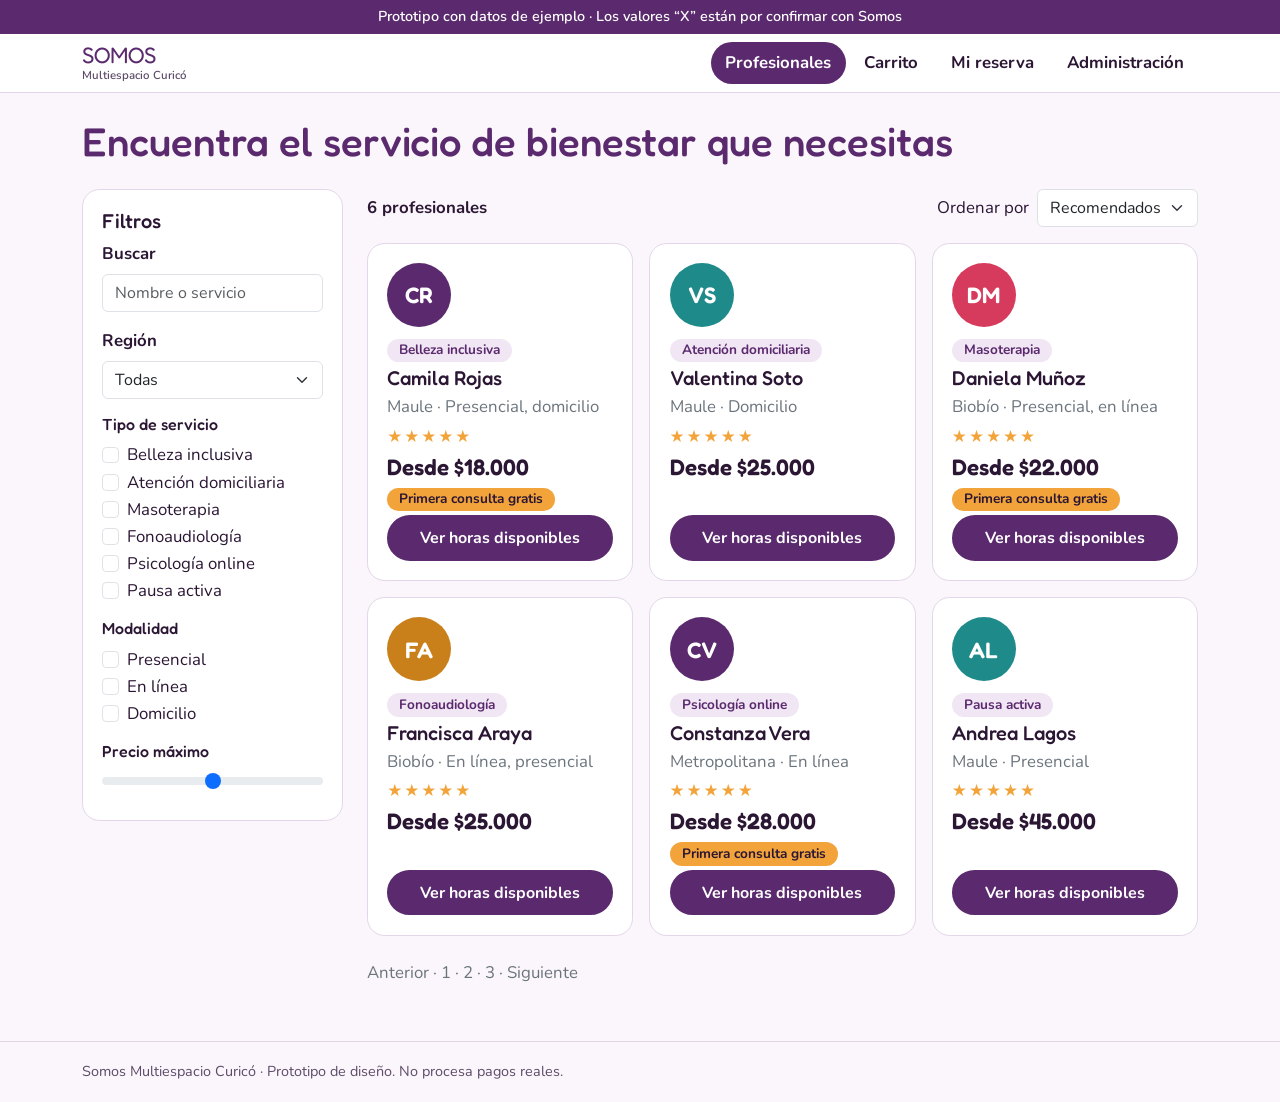
==== index.html @ 5741382a "Primera versión del mockup" ====
<!DOCTYPE html>
<html lang="es">
<head>
  <meta charset="utf-8">
  <meta name="viewport" content="width=device-width, initial-scale=1">
  <title>Profesionales – Somos Multiespacio Curicó</title>
  <link rel="stylesheet" href="https://cdn.jsdelivr.net/npm/bootstrap@5.3.3/dist/css/bootstrap.min.css">
  <link rel="stylesheet" href="css/style.css">
</head>
<body>
<div class="banner">Prototipo con datos de ejemplo · Los valores “X” están por confirmar con Somos</div>
<header class="encabezado">
  <div class="container d-flex flex-wrap justify-content-between align-items-center gap-2 py-2">
    <a class="marca" href="index.html">SOMOS<small>Multiespacio Curicó</small></a>
    <nav class="menu d-flex flex-wrap gap-1" aria-label="Principal">
      <a href="index.html" class="activo">Profesionales</a>
      <a href="carrito.html">Carrito</a>
      <a href="estado.html">Mi reserva</a>
      <a href="admin.html">Administración</a>
    </nav>
  </div>
</header>
<main class="container py-4">
  <h1 class="mb-4">Encuentra el servicio de bienestar que necesitas</h1>
  <div class="row g-4">
    <!-- Columna de filtros (en el mockup no filtran; en Django se conectarán a la base de datos) -->
    <aside class="col-lg-3">
      <div class="tarjeta">
        <h2 class="h5">Filtros</h2>
        <label class="form-label fw-bold" for="buscar">Buscar</label>
        <input id="buscar" class="form-control mb-3" placeholder="Nombre o servicio">
        <label class="form-label fw-bold" for="region">Región</label>
        <select id="region" class="form-select mb-3"><option>Todas</option><option>Maule</option><option>Biobío</option><option>Metropolitana</option></select>
        <h3 class="h6">Tipo de servicio</h3>
        <div class="form-check"><input class="form-check-input" type="checkbox" id="t1"><label class="form-check-label" for="t1">Belleza inclusiva</label></div>
        <div class="form-check"><input class="form-check-input" type="checkbox" id="t2"><label class="form-check-label" for="t2">Atención domiciliaria</label></div>
        <div class="form-check"><input class="form-check-input" type="checkbox" id="t3"><label class="form-check-label" for="t3">Masoterapia</label></div>
        <div class="form-check"><input class="form-check-input" type="checkbox" id="t4"><label class="form-check-label" for="t4">Fonoaudiología</label></div>
        <div class="form-check"><input class="form-check-input" type="checkbox" id="t5"><label class="form-check-label" for="t5">Psicología online</label></div>
        <div class="form-check"><input class="form-check-input" type="checkbox" id="t6"><label class="form-check-label" for="t6">Pausa activa</label></div>
        <h3 class="h6 mt-3">Modalidad</h3>
        <div class="form-check"><input class="form-check-input" type="checkbox" id="m1"><label class="form-check-label" for="m1">Presencial</label></div>
        <div class="form-check"><input class="form-check-input" type="checkbox" id="m2"><label class="form-check-label" for="m2">En línea</label></div>
        <div class="form-check"><input class="form-check-input" type="checkbox" id="m3"><label class="form-check-label" for="m3">Domicilio</label></div>
        <h3 class="h6 mt-3"><label for="precio">Precio máximo</label></h3>
        <input id="precio" type="range" class="form-range" min="10000" max="90000" step="1000">
      </div>
    </aside>
    <!-- Resultados -->
    <section class="col-lg-9">
      <div class="d-flex flex-wrap justify-content-between align-items-center gap-2 mb-3">
        <strong>6 profesionales</strong>
        <label class="d-flex align-items-center gap-2">Ordenar por
          <select class="form-select w-auto"><option>Recomendados</option><option>Menor precio</option></select>
        </label>
      </div>
      <div class="row g-3">
        <div class="col-md-6 col-xl-4">
          <article class="tarjeta h-100 d-flex flex-column gap-1">
            <div class="avatar" style="background:#5b2a6e">CR</div>
            <span class="etiqueta align-self-start mt-2">Belleza inclusiva</span>
            <h3 class="h5 mb-0">Camila Rojas</h3>
            <p class="text-secondary mb-0">Maule · Presencial, domicilio</p>
            <p class="estrellas mb-0">★★★★★</p>
            <p class="precio mb-1">Desde $18.000</p>
            <span class="etiqueta por-confirmar align-self-start">Primera consulta gratis</span>
            <a class="btn btn-somos mt-auto" href="perfil.html">Ver horas disponibles</a>
          </article>
        </div>
        <div class="col-md-6 col-xl-4">
          <article class="tarjeta h-100 d-flex flex-column gap-1">
            <div class="avatar" style="background:#1f8a8a">VS</div>
            <span class="etiqueta align-self-start mt-2">Atención domiciliaria</span>
            <h3 class="h5 mb-0">Valentina Soto</h3>
            <p class="text-secondary mb-0">Maule · Domicilio</p>
            <p class="estrellas mb-0">★★★★★</p>
            <p class="precio mb-1">Desde $25.000</p>
            
            <a class="btn btn-somos mt-auto" href="perfil.html">Ver horas disponibles</a>
          </article>
        </div>
        <div class="col-md-6 col-xl-4">
          <article class="tarjeta h-100 d-flex flex-column gap-1">
            <div class="avatar" style="background:#d63a5c">DM</div>
            <span class="etiqueta align-self-start mt-2">Masoterapia</span>
            <h3 class="h5 mb-0">Daniela Muñoz</h3>
            <p class="text-secondary mb-0">Biobío · Presencial, en línea</p>
            <p class="estrellas mb-0">★★★★★</p>
            <p class="precio mb-1">Desde $22.000</p>
            <span class="etiqueta por-confirmar align-self-start">Primera consulta gratis</span>
            <a class="btn btn-somos mt-auto" href="perfil.html">Ver horas disponibles</a>
          </article>
        </div>
        <div class="col-md-6 col-xl-4">
          <article class="tarjeta h-100 d-flex flex-column gap-1">
            <div class="avatar" style="background:#c9801a">FA</div>
            <span class="etiqueta align-self-start mt-2">Fonoaudiología</span>
            <h3 class="h5 mb-0">Francisca Araya</h3>
            <p class="text-secondary mb-0">Biobío · En línea, presencial</p>
            <p class="estrellas mb-0">★★★★★</p>
            <p class="precio mb-1">Desde $25.000</p>
            
            <a class="btn btn-somos mt-auto" href="perfil.html">Ver horas disponibles</a>
          </article>
        </div>
        <div class="col-md-6 col-xl-4">
          <article class="tarjeta h-100 d-flex flex-column gap-1">
            <div class="avatar" style="background:#5b2a6e">CV</div>
            <span class="etiqueta align-self-start mt-2">Psicología online</span>
            <h3 class="h5 mb-0">Constanza Vera</h3>
            <p class="text-secondary mb-0">Metropolitana · En línea</p>
            <p class="estrellas mb-0">★★★★★</p>
            <p class="precio mb-1">Desde $28.000</p>
            <span class="etiqueta por-confirmar align-self-start">Primera consulta gratis</span>
            <a class="btn btn-somos mt-auto" href="perfil.html">Ver horas disponibles</a>
          </article>
        </div>
        <div class="col-md-6 col-xl-4">
          <article class="tarjeta h-100 d-flex flex-column gap-1">
            <div class="avatar" style="background:#1f8a8a">AL</div>
            <span class="etiqueta align-self-start mt-2">Pausa activa</span>
            <h3 class="h5 mb-0">Andrea Lagos</h3>
            <p class="text-secondary mb-0">Maule · Presencial</p>
            <p class="estrellas mb-0">★★★★★</p>
            <p class="precio mb-1">Desde $45.000</p>
            
            <a class="btn btn-somos mt-auto" href="perfil.html">Ver horas disponibles</a>
          </article>
        </div>
      </div>
      <nav class="mt-4" aria-label="Paginación"><span class="text-secondary">Anterior · 1 · 2 · 3 · Siguiente</span></nav>
    </section>
  </div>
</main>
<footer class="pie"><div class="container">Somos Multiespacio Curicó · Prototipo de diseño. No procesa pagos reales.</div></footer>
<script src="js/app.js"></script>
</body>
</html>
---- css/style.css ----
/* ===== Estilos compartidos de Somos Multiespacio Curicó (mockup) ===== */
@import url('https://fonts.googleapis.com/css2?family=Fredoka:wght@500;600&family=Nunito:wght@400;600;700&display=swap');

/* Variables de color: si cambias una aquí, cambia en todo el sitio */
:root{
  --morado:#5b2a6e; --verde:#1f8a8a; --rosa:#d63a5c; --naranja:#f2a43a;
  --fondo:#faf6fb; --texto:#2b1634; --gris:#5d4a68; --borde:#e3d6e8; --suave:#f1e7f4;
}
body{background:var(--fondo);color:var(--texto);font-family:'Nunito',system-ui,sans-serif;font-size:1.05rem}
h1,h2,h3,h4,h5{font-family:'Fredoka','Nunito',sans-serif;color:var(--morado)}
a{color:var(--morado)}
:focus-visible{outline:3px solid var(--naranja);outline-offset:2px}

/* Banner superior y encabezado */
.banner{background:var(--morado);color:#fff;text-align:center;padding:.4rem 1rem;font-size:.9rem;font-weight:600}
.encabezado{background:#fff;border-bottom:1px solid var(--borde)}
.marca{font-family:'Fredoka',sans-serif;font-size:1.4rem;color:var(--morado);text-decoration:none;line-height:1.1}
.marca small{display:block;font:600 .72rem 'Nunito',sans-serif;color:var(--gris)}
.menu a{padding:.5rem .9rem;border-radius:50rem;text-decoration:none;color:var(--texto);font-weight:700}
.menu a:hover{background:var(--suave)}
.menu a.activo{background:var(--morado);color:#fff}

/* Botones */
.btn-somos{background:var(--morado);color:#fff;border:2px solid var(--morado);border-radius:50rem;font-weight:700;padding:.55rem 1.3rem}
.btn-somos:hover{background:#431f52;border-color:#431f52;color:#fff}
.btn-somos-borde{background:transparent;color:var(--morado);border:2px solid var(--morado);border-radius:50rem;font-weight:700;padding:.55rem 1.3rem}
.btn-somos-borde:hover{background:var(--suave);color:var(--morado)}

/* Tarjetas y etiquetas */
.tarjeta{background:#fff;border:1px solid var(--borde);border-radius:1.1rem;padding:1.2rem}
.avatar{width:64px;height:64px;border-radius:50%;display:grid;place-items:center;color:#fff;font:600 1.4rem 'Fredoka',sans-serif;flex:none}
.etiqueta{display:inline-block;padding:.1rem .75rem;border-radius:50rem;background:var(--suave);color:var(--morado);font-weight:700;font-size:.85rem}
.etiqueta-verde{background:var(--verde);color:#fff}
.por-confirmar{background:var(--naranja);color:#2b1634}
.precio{font:600 1.4rem 'Fredoka',sans-serif}
.estrellas{color:var(--naranja);letter-spacing:2px}
.fila-total{display:flex;justify-content:space-between;gap:1rem;border-bottom:1px solid var(--borde);padding:.5rem 0}

/* Botones de día, hora y estrellas (se activan con js/app.js) */
.opcion{border:2px solid var(--borde);background:#fff;border-radius:.75rem;padding:.4rem .9rem;font-weight:700;margin:0 .4rem .4rem 0;cursor:pointer;color:var(--texto)}
.opcion.activo{background:var(--verde);border-color:var(--verde);color:#fff}
.opcion:disabled{text-decoration:line-through;opacity:.4;cursor:not-allowed}
.estrella{width:48px;height:48px;border-radius:.6rem;border:2px solid var(--borde);background:#fff;font-size:1.5rem;color:var(--gris);cursor:pointer;margin-right:.4rem}
.estrella.activo{color:var(--naranja);border-color:var(--naranja)}

/* Avisos (ocultos hasta que el JS los muestra) */
.aviso{display:none;margin-top:1rem;padding:.9rem;border-radius:.75rem;border-left:6px solid var(--rosa);background:var(--suave)}
.aviso.visible{display:block}
.aviso.ok{border-color:var(--verde)}

/* Línea de estados de la reserva */
.pasos{display:flex;flex-wrap:wrap;gap:.75rem;margin:1.2rem 0}
.paso{flex:1;min-width:130px;text-align:center;padding:.8rem .4rem;border-radius:.75rem;border:2px solid var(--borde);font-weight:700;background:#fff}
.paso.hecho{background:var(--morado);border-color:var(--morado);color:#fff}
.paso.pendiente{border-color:var(--naranja)}

/* Panel de administración */
.lateral{background:var(--morado);border-radius:1rem;padding:1rem}
.lateral a{display:block;color:#fff;text-decoration:none;font-weight:700;padding:.5rem .6rem;border-radius:.5rem}
.lateral a:hover,.lateral a.activo{background:rgba(255,255,255,.18)}
.pie{border-top:1px solid var(--borde);padding:1.2rem 0;color:var(--gris);font-size:.9rem;margin-top:2rem}
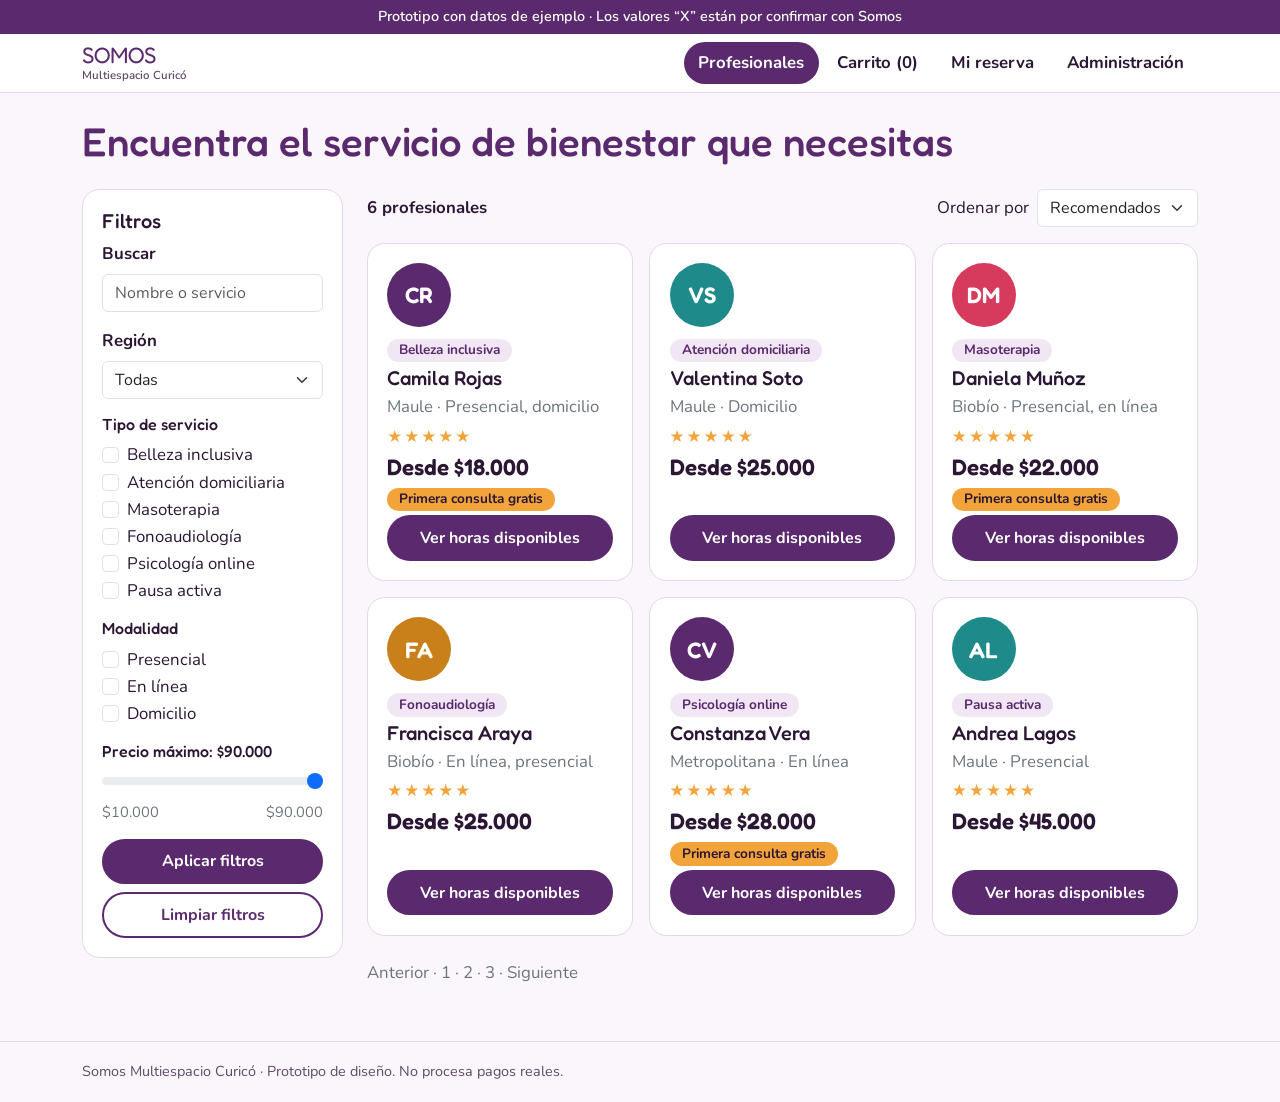
==== commit 7393e1dc: "Carrito real y filtros con botón" ====
--- a/index.html
+++ b/index.html
@@ -14,7 +14,7 @@
     <a class="marca" href="index.html">SOMOS<small>Multiespacio Curicó</small></a>
     <nav class="menu d-flex flex-wrap gap-1" aria-label="Principal">
       <a href="index.html" class="activo">Profesionales</a>
-      <a href="carrito.html">Carrito</a>
+      <a href="carrito.html">Carrito (<span id="n-carrito">0</span>)</a>
       <a href="estado.html">Mi reserva</a>
       <a href="admin.html">Administración</a>
     </nav>
@@ -32,30 +32,33 @@
         <label class="form-label fw-bold" for="region">Región</label>
         <select id="region" class="form-select mb-3"><option>Todas</option><option>Maule</option><option>Biobío</option><option>Metropolitana</option></select>
         <h3 class="h6">Tipo de servicio</h3>
-        <div class="form-check"><input class="form-check-input" type="checkbox" id="t1"><label class="form-check-label" for="t1">Belleza inclusiva</label></div>
-        <div class="form-check"><input class="form-check-input" type="checkbox" id="t2"><label class="form-check-label" for="t2">Atención domiciliaria</label></div>
-        <div class="form-check"><input class="form-check-input" type="checkbox" id="t3"><label class="form-check-label" for="t3">Masoterapia</label></div>
-        <div class="form-check"><input class="form-check-input" type="checkbox" id="t4"><label class="form-check-label" for="t4">Fonoaudiología</label></div>
-        <div class="form-check"><input class="form-check-input" type="checkbox" id="t5"><label class="form-check-label" for="t5">Psicología online</label></div>
-        <div class="form-check"><input class="form-check-input" type="checkbox" id="t6"><label class="form-check-label" for="t6">Pausa activa</label></div>
+        <div class="form-check"><input class="form-check-input f-tipo" type="checkbox" id="t1" value="Belleza inclusiva"><label class="form-check-label" for="t1">Belleza inclusiva</label></div>
+        <div class="form-check"><input class="form-check-input f-tipo" type="checkbox" id="t2" value="Atención domiciliaria"><label class="form-check-label" for="t2">Atención domiciliaria</label></div>
+        <div class="form-check"><input class="form-check-input f-tipo" type="checkbox" id="t3" value="Masoterapia"><label class="form-check-label" for="t3">Masoterapia</label></div>
+        <div class="form-check"><input class="form-check-input f-tipo" type="checkbox" id="t4" value="Fonoaudiología"><label class="form-check-label" for="t4">Fonoaudiología</label></div>
+        <div class="form-check"><input class="form-check-input f-tipo" type="checkbox" id="t5" value="Psicología online"><label class="form-check-label" for="t5">Psicología online</label></div>
+        <div class="form-check"><input class="form-check-input f-tipo" type="checkbox" id="t6" value="Pausa activa"><label class="form-check-label" for="t6">Pausa activa</label></div>
         <h3 class="h6 mt-3">Modalidad</h3>
-        <div class="form-check"><input class="form-check-input" type="checkbox" id="m1"><label class="form-check-label" for="m1">Presencial</label></div>
-        <div class="form-check"><input class="form-check-input" type="checkbox" id="m2"><label class="form-check-label" for="m2">En línea</label></div>
-        <div class="form-check"><input class="form-check-input" type="checkbox" id="m3"><label class="form-check-label" for="m3">Domicilio</label></div>
-        <h3 class="h6 mt-3"><label for="precio">Precio máximo</label></h3>
-        <input id="precio" type="range" class="form-range" min="10000" max="90000" step="1000">
+        <div class="form-check"><input class="form-check-input f-mod" type="checkbox" id="m1" value="Presencial"><label class="form-check-label" for="m1">Presencial</label></div>
+        <div class="form-check"><input class="form-check-input f-mod" type="checkbox" id="m2" value="En línea"><label class="form-check-label" for="m2">En línea</label></div>
+        <div class="form-check"><input class="form-check-input f-mod" type="checkbox" id="m3" value="Domicilio"><label class="form-check-label" for="m3">Domicilio</label></div>
+        <h3 class="h6 mt-3"><label for="precio">Precio máximo</label>: <span id="precio-valor">$90.000</span></h3>
+        <input id="precio" type="range" class="form-range" min="10000" max="90000" step="1000" value="90000">
+        <div class="d-flex justify-content-between small text-secondary"><span>$10.000</span><span>$90.000</span></div>
+        <button class="btn btn-somos w-100 mt-3" type="button" id="aplicar">Aplicar filtros</button>
+        <button class="btn btn-somos-borde w-100 mt-2" type="button" id="limpiar">Limpiar filtros</button>
       </div>
     </aside>
     <!-- Resultados -->
     <section class="col-lg-9">
       <div class="d-flex flex-wrap justify-content-between align-items-center gap-2 mb-3">
-        <strong>6 profesionales</strong>
+        <strong id="contador">6 profesionales</strong>
         <label class="d-flex align-items-center gap-2">Ordenar por
           <select class="form-select w-auto"><option>Recomendados</option><option>Menor precio</option></select>
         </label>
       </div>
       <div class="row g-3">
-        <div class="col-md-6 col-xl-4">
+        <div class="col-md-6 col-xl-4 profesional" data-nombre="Camila Rojas" data-esp="Belleza inclusiva" data-region="Maule" data-mod="Presencial,Domicilio" data-precio="18000">
           <article class="tarjeta h-100 d-flex flex-column gap-1">
             <div class="avatar" style="background:#5b2a6e">CR</div>
             <span class="etiqueta align-self-start mt-2">Belleza inclusiva</span>
@@ -67,7 +70,7 @@
             <a class="btn btn-somos mt-auto" href="perfil.html">Ver horas disponibles</a>
           </article>
         </div>
-        <div class="col-md-6 col-xl-4">
+        <div class="col-md-6 col-xl-4 profesional" data-nombre="Valentina Soto" data-esp="Atención domiciliaria" data-region="Maule" data-mod="Domicilio" data-precio="25000">
           <article class="tarjeta h-100 d-flex flex-column gap-1">
             <div class="avatar" style="background:#1f8a8a">VS</div>
             <span class="etiqueta align-self-start mt-2">Atención domiciliaria</span>
@@ -79,7 +82,7 @@
             <a class="btn btn-somos mt-auto" href="perfil.html">Ver horas disponibles</a>
           </article>
         </div>
-        <div class="col-md-6 col-xl-4">
+        <div class="col-md-6 col-xl-4 profesional" data-nombre="Daniela Muñoz" data-esp="Masoterapia" data-region="Biobío" data-mod="Presencial,En línea" data-precio="22000">
           <article class="tarjeta h-100 d-flex flex-column gap-1">
             <div class="avatar" style="background:#d63a5c">DM</div>
             <span class="etiqueta align-self-start mt-2">Masoterapia</span>
@@ -91,7 +94,7 @@
             <a class="btn btn-somos mt-auto" href="perfil.html">Ver horas disponibles</a>
           </article>
         </div>
-        <div class="col-md-6 col-xl-4">
+        <div class="col-md-6 col-xl-4 profesional" data-nombre="Francisca Araya" data-esp="Fonoaudiología" data-region="Biobío" data-mod="En línea,Presencial" data-precio="25000">
           <article class="tarjeta h-100 d-flex flex-column gap-1">
             <div class="avatar" style="background:#c9801a">FA</div>
             <span class="etiqueta align-self-start mt-2">Fonoaudiología</span>
@@ -103,7 +106,7 @@
             <a class="btn btn-somos mt-auto" href="perfil.html">Ver horas disponibles</a>
           </article>
         </div>
-        <div class="col-md-6 col-xl-4">
+        <div class="col-md-6 col-xl-4 profesional" data-nombre="Constanza Vera" data-esp="Psicología online" data-region="Metropolitana" data-mod="En línea" data-precio="28000">
           <article class="tarjeta h-100 d-flex flex-column gap-1">
             <div class="avatar" style="background:#5b2a6e">CV</div>
             <span class="etiqueta align-self-start mt-2">Psicología online</span>
@@ -115,7 +118,7 @@
             <a class="btn btn-somos mt-auto" href="perfil.html">Ver horas disponibles</a>
           </article>
         </div>
-        <div class="col-md-6 col-xl-4">
+        <div class="col-md-6 col-xl-4 profesional" data-nombre="Andrea Lagos" data-esp="Pausa activa" data-region="Maule" data-mod="Presencial" data-precio="45000">
           <article class="tarjeta h-100 d-flex flex-column gap-1">
             <div class="avatar" style="background:#1f8a8a">AL</div>
             <span class="etiqueta align-self-start mt-2">Pausa activa</span>
@@ -128,6 +131,7 @@
           </article>
         </div>
       </div>
+      <p id="sin-resultados" class="d-none mt-3">No hay profesionales con esos filtros. Prueba quitando alguno.</p>
       <nav class="mt-4" aria-label="Paginación"><span class="text-secondary">Anterior · 1 · 2 · 3 · Siguiente</span></nav>
     </section>
   </div>
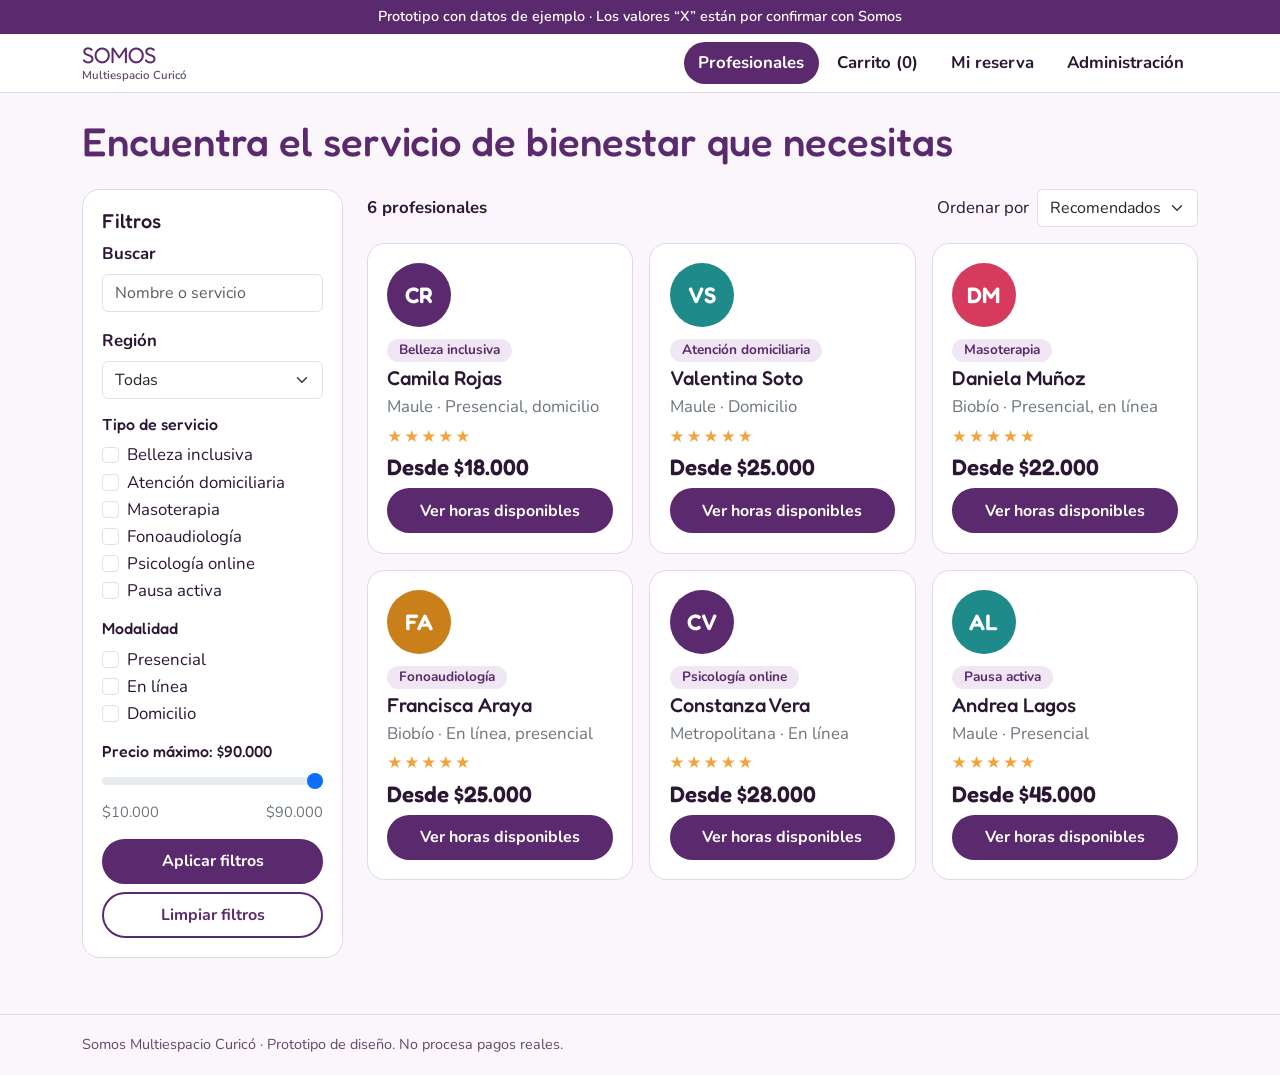
==== commit 008753fd: "feat: navegacion dinamica de perfiles y gestion de estados del prototipo" ====
--- a/index.html
+++ b/index.html
@@ -23,7 +23,6 @@
 <main class="container py-4">
   <h1 class="mb-4">Encuentra el servicio de bienestar que necesitas</h1>
   <div class="row g-4">
-    <!-- Columna de filtros (en el mockup no filtran; en Django se conectarán a la base de datos) -->
     <aside class="col-lg-3">
       <div class="tarjeta">
         <h2 class="h5">Filtros</h2>
@@ -49,7 +48,6 @@
         <button class="btn btn-somos-borde w-100 mt-2" type="button" id="limpiar">Limpiar filtros</button>
       </div>
     </aside>
-    <!-- Resultados -->
     <section class="col-lg-9">
       <div class="d-flex flex-wrap justify-content-between align-items-center gap-2 mb-3">
         <strong id="contador">6 profesionales</strong>
@@ -58,7 +56,7 @@
         </label>
       </div>
       <div class="row g-3">
-        <div class="col-md-6 col-xl-4 profesional" data-nombre="Camila Rojas" data-esp="Belleza inclusiva" data-region="Maule" data-mod="Presencial,Domicilio" data-precio="18000">
+        <div class="col-md-6 col-xl-4 profesional">
           <article class="tarjeta h-100 d-flex flex-column gap-1">
             <div class="avatar" style="background:#5b2a6e">CR</div>
             <span class="etiqueta align-self-start mt-2">Belleza inclusiva</span>
@@ -66,11 +64,11 @@
             <p class="text-secondary mb-0">Maule · Presencial, domicilio</p>
             <p class="estrellas mb-0">★★★★★</p>
             <p class="precio mb-1">Desde $18.000</p>
-            <span class="etiqueta por-confirmar align-self-start">Primera consulta gratis</span>
-            <a class="btn btn-somos mt-auto" href="perfil.html">Ver horas disponibles</a>
+            <!-- CAMBIO AQUÍ: Enlace con parámetro ?pro=1 -->
+            <a class="btn btn-somos mt-auto" href="perfil.html?pro=1">Ver horas disponibles</a>
           </article>
         </div>
-        <div class="col-md-6 col-xl-4 profesional" data-nombre="Valentina Soto" data-esp="Atención domiciliaria" data-region="Maule" data-mod="Domicilio" data-precio="25000">
+        <div class="col-md-6 col-xl-4 profesional">
           <article class="tarjeta h-100 d-flex flex-column gap-1">
             <div class="avatar" style="background:#1f8a8a">VS</div>
             <span class="etiqueta align-self-start mt-2">Atención domiciliaria</span>
@@ -78,11 +76,11 @@
             <p class="text-secondary mb-0">Maule · Domicilio</p>
             <p class="estrellas mb-0">★★★★★</p>
             <p class="precio mb-1">Desde $25.000</p>
-            
-            <a class="btn btn-somos mt-auto" href="perfil.html">Ver horas disponibles</a>
+            <!-- CAMBIO AQUÍ: Enlace con parámetro ?pro=2 -->
+            <a class="btn btn-somos mt-auto" href="perfil.html?pro=2">Ver horas disponibles</a>
           </article>
         </div>
-        <div class="col-md-6 col-xl-4 profesional" data-nombre="Daniela Muñoz" data-esp="Masoterapia" data-region="Biobío" data-mod="Presencial,En línea" data-precio="22000">
+        <div class="col-md-6 col-xl-4 profesional">
           <article class="tarjeta h-100 d-flex flex-column gap-1">
             <div class="avatar" style="background:#d63a5c">DM</div>
             <span class="etiqueta align-self-start mt-2">Masoterapia</span>
@@ -90,11 +88,11 @@
             <p class="text-secondary mb-0">Biobío · Presencial, en línea</p>
             <p class="estrellas mb-0">★★★★★</p>
             <p class="precio mb-1">Desde $22.000</p>
-            <span class="etiqueta por-confirmar align-self-start">Primera consulta gratis</span>
-            <a class="btn btn-somos mt-auto" href="perfil.html">Ver horas disponibles</a>
+            <!-- CAMBIO AQUÍ: Enlace con parámetro ?pro=3 -->
+            <a class="btn btn-somos mt-auto" href="perfil.html?pro=3">Ver horas disponibles</a>
           </article>
         </div>
-        <div class="col-md-6 col-xl-4 profesional" data-nombre="Francisca Araya" data-esp="Fonoaudiología" data-region="Biobío" data-mod="En línea,Presencial" data-precio="25000">
+        <div class="col-md-6 col-xl-4 profesional">
           <article class="tarjeta h-100 d-flex flex-column gap-1">
             <div class="avatar" style="background:#c9801a">FA</div>
             <span class="etiqueta align-self-start mt-2">Fonoaudiología</span>
@@ -102,11 +100,11 @@
             <p class="text-secondary mb-0">Biobío · En línea, presencial</p>
             <p class="estrellas mb-0">★★★★★</p>
             <p class="precio mb-1">Desde $25.000</p>
-            
-            <a class="btn btn-somos mt-auto" href="perfil.html">Ver horas disponibles</a>
+            <!-- CAMBIO AQUÍ: Enlace con parámetro ?pro=4 -->
+            <a class="btn btn-somos mt-auto" href="perfil.html?pro=4">Ver horas disponibles</a>
           </article>
         </div>
-        <div class="col-md-6 col-xl-4 profesional" data-nombre="Constanza Vera" data-esp="Psicología online" data-region="Metropolitana" data-mod="En línea" data-precio="28000">
+        <div class="col-md-6 col-xl-4 profesional">
           <article class="tarjeta h-100 d-flex flex-column gap-1">
             <div class="avatar" style="background:#5b2a6e">CV</div>
             <span class="etiqueta align-self-start mt-2">Psicología online</span>
@@ -114,11 +112,11 @@
             <p class="text-secondary mb-0">Metropolitana · En línea</p>
             <p class="estrellas mb-0">★★★★★</p>
             <p class="precio mb-1">Desde $28.000</p>
-            <span class="etiqueta por-confirmar align-self-start">Primera consulta gratis</span>
-            <a class="btn btn-somos mt-auto" href="perfil.html">Ver horas disponibles</a>
+            <!-- CAMBIO AQUÍ: Enlace con parámetro ?pro=5 -->
+            <a class="btn btn-somos mt-auto" href="perfil.html?pro=5">Ver horas disponibles</a>
           </article>
         </div>
-        <div class="col-md-6 col-xl-4 profesional" data-nombre="Andrea Lagos" data-esp="Pausa activa" data-region="Maule" data-mod="Presencial" data-precio="45000">
+        <div class="col-md-6 col-xl-4 profesional">
           <article class="tarjeta h-100 d-flex flex-column gap-1">
             <div class="avatar" style="background:#1f8a8a">AL</div>
             <span class="etiqueta align-self-start mt-2">Pausa activa</span>
@@ -126,17 +124,16 @@
             <p class="text-secondary mb-0">Maule · Presencial</p>
             <p class="estrellas mb-0">★★★★★</p>
             <p class="precio mb-1">Desde $45.000</p>
-            
-            <a class="btn btn-somos mt-auto" href="perfil.html">Ver horas disponibles</a>
+            <!-- CAMBIO AQUÍ: Enlace con parámetro ?pro=6 -->
+            <a class="btn btn-somos mt-auto" href="perfil.html?pro=6">Ver horas disponibles</a>
           </article>
         </div>
       </div>
       <p id="sin-resultados" class="d-none mt-3">No hay profesionales con esos filtros. Prueba quitando alguno.</p>
-      <nav class="mt-4" aria-label="Paginación"><span class="text-secondary">Anterior · 1 · 2 · 3 · Siguiente</span></nav>
     </section>
   </div>
 </main>
 <footer class="pie"><div class="container">Somos Multiespacio Curicó · Prototipo de diseño. No procesa pagos reales.</div></footer>
 <script src="js/app.js"></script>
 </body>
-</html>
+</html>
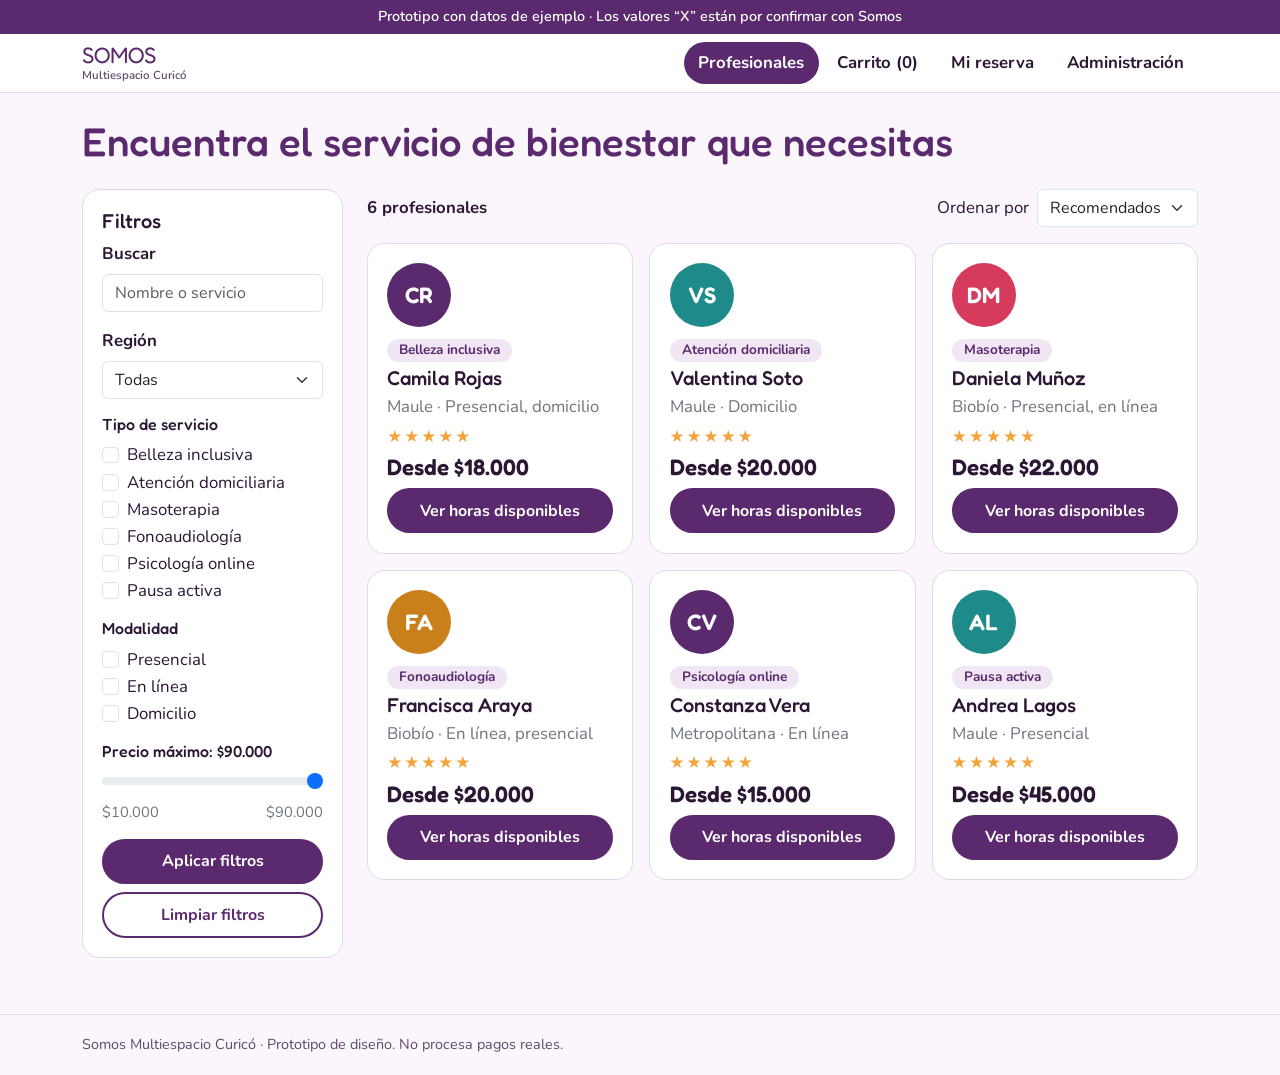
==== commit 4bc01aa9: "Corrige pago, validaciones y administración" ====
--- a/index.html
+++ b/index.html
@@ -28,8 +28,15 @@
         <h2 class="h5">Filtros</h2>
         <label class="form-label fw-bold" for="buscar">Buscar</label>
         <input id="buscar" class="form-control mb-3" placeholder="Nombre o servicio">
+        
         <label class="form-label fw-bold" for="region">Región</label>
-        <select id="region" class="form-select mb-3"><option>Todas</option><option>Maule</option><option>Biobío</option><option>Metropolitana</option></select>
+        <select id="region" class="form-select mb-3">
+          <option value="Todas">Todas</option>
+          <option value="Maule">Maule</option>
+          <option value="Biobío">Biobío</option>
+          <option value="Metropolitana">Metropolitana</option>
+        </select>
+        
         <h3 class="h6">Tipo de servicio</h3>
         <div class="form-check"><input class="form-check-input f-tipo" type="checkbox" id="t1" value="Belleza inclusiva"><label class="form-check-label" for="t1">Belleza inclusiva</label></div>
         <div class="form-check"><input class="form-check-input f-tipo" type="checkbox" id="t2" value="Atención domiciliaria"><label class="form-check-label" for="t2">Atención domiciliaria</label></div>
@@ -37,13 +44,16 @@
         <div class="form-check"><input class="form-check-input f-tipo" type="checkbox" id="t4" value="Fonoaudiología"><label class="form-check-label" for="t4">Fonoaudiología</label></div>
         <div class="form-check"><input class="form-check-input f-tipo" type="checkbox" id="t5" value="Psicología online"><label class="form-check-label" for="t5">Psicología online</label></div>
         <div class="form-check"><input class="form-check-input f-tipo" type="checkbox" id="t6" value="Pausa activa"><label class="form-check-label" for="t6">Pausa activa</label></div>
+        
         <h3 class="h6 mt-3">Modalidad</h3>
         <div class="form-check"><input class="form-check-input f-mod" type="checkbox" id="m1" value="Presencial"><label class="form-check-label" for="m1">Presencial</label></div>
         <div class="form-check"><input class="form-check-input f-mod" type="checkbox" id="m2" value="En línea"><label class="form-check-label" for="m2">En línea</label></div>
         <div class="form-check"><input class="form-check-input f-mod" type="checkbox" id="m3" value="Domicilio"><label class="form-check-label" for="m3">Domicilio</label></div>
+        
         <h3 class="h6 mt-3"><label for="precio">Precio máximo</label>: <span id="precio-valor">$90.000</span></h3>
         <input id="precio" type="range" class="form-range" min="10000" max="90000" step="1000" value="90000">
         <div class="d-flex justify-content-between small text-secondary"><span>$10.000</span><span>$90.000</span></div>
+        
         <button class="btn btn-somos w-100 mt-3" type="button" id="aplicar">Aplicar filtros</button>
         <button class="btn btn-somos-borde w-100 mt-2" type="button" id="limpiar">Limpiar filtros</button>
       </div>
@@ -55,8 +65,9 @@
           <select class="form-select w-auto"><option>Recomendados</option><option>Menor precio</option></select>
         </label>
       </div>
-      <div class="row g-3">
-        <div class="col-md-6 col-xl-4 profesional">
+      <div class="row g-3" id="contenedor-profesionales">
+        <!-- CAMBIO CLAVE: Agregamos data-region, data-tipo, data-mod, data-precio -->
+        <div class="col-md-6 col-xl-4 profesional" data-region="Maule" data-tipo="Belleza inclusiva" data-mod="Presencial, Domicilio" data-precio="18000" data-nombre="Camila Rojas">
           <article class="tarjeta h-100 d-flex flex-column gap-1">
             <div class="avatar" style="background:#5b2a6e">CR</div>
             <span class="etiqueta align-self-start mt-2">Belleza inclusiva</span>
@@ -64,23 +75,23 @@
             <p class="text-secondary mb-0">Maule · Presencial, domicilio</p>
             <p class="estrellas mb-0">★★★★★</p>
             <p class="precio mb-1">Desde $18.000</p>
-            <!-- CAMBIO AQUÍ: Enlace con parámetro ?pro=1 -->
             <a class="btn btn-somos mt-auto" href="perfil.html?pro=1">Ver horas disponibles</a>
           </article>
         </div>
-        <div class="col-md-6 col-xl-4 profesional">
+        
+        <div class="col-md-6 col-xl-4 profesional" data-region="Maule" data-tipo="Atención domiciliaria" data-mod="Domicilio" data-precio="20000" data-nombre="Valentina Soto">
           <article class="tarjeta h-100 d-flex flex-column gap-1">
             <div class="avatar" style="background:#1f8a8a">VS</div>
             <span class="etiqueta align-self-start mt-2">Atención domiciliaria</span>
             <h3 class="h5 mb-0">Valentina Soto</h3>
             <p class="text-secondary mb-0">Maule · Domicilio</p>
             <p class="estrellas mb-0">★★★★★</p>
-            <p class="precio mb-1">Desde $25.000</p>
-            <!-- CAMBIO AQUÍ: Enlace con parámetro ?pro=2 -->
+            <p class="precio mb-1">Desde $20.000</p>
             <a class="btn btn-somos mt-auto" href="perfil.html?pro=2">Ver horas disponibles</a>
           </article>
         </div>
-        <div class="col-md-6 col-xl-4 profesional">
+        
+        <div class="col-md-6 col-xl-4 profesional" data-region="Biobío" data-tipo="Masoterapia" data-mod="Presencial, En línea" data-precio="22000" data-nombre="Daniela Muñoz">
           <article class="tarjeta h-100 d-flex flex-column gap-1">
             <div class="avatar" style="background:#d63a5c">DM</div>
             <span class="etiqueta align-self-start mt-2">Masoterapia</span>
@@ -88,35 +99,35 @@
             <p class="text-secondary mb-0">Biobío · Presencial, en línea</p>
             <p class="estrellas mb-0">★★★★★</p>
             <p class="precio mb-1">Desde $22.000</p>
-            <!-- CAMBIO AQUÍ: Enlace con parámetro ?pro=3 -->
             <a class="btn btn-somos mt-auto" href="perfil.html?pro=3">Ver horas disponibles</a>
           </article>
         </div>
-        <div class="col-md-6 col-xl-4 profesional">
+        
+        <div class="col-md-6 col-xl-4 profesional" data-region="Biobío" data-tipo="Fonoaudiología" data-mod="En línea, Presencial" data-precio="20000" data-nombre="Francisca Araya">
           <article class="tarjeta h-100 d-flex flex-column gap-1">
             <div class="avatar" style="background:#c9801a">FA</div>
             <span class="etiqueta align-self-start mt-2">Fonoaudiología</span>
             <h3 class="h5 mb-0">Francisca Araya</h3>
             <p class="text-secondary mb-0">Biobío · En línea, presencial</p>
             <p class="estrellas mb-0">★★★★★</p>
-            <p class="precio mb-1">Desde $25.000</p>
-            <!-- CAMBIO AQUÍ: Enlace con parámetro ?pro=4 -->
+            <p class="precio mb-1">Desde $20.000</p>
             <a class="btn btn-somos mt-auto" href="perfil.html?pro=4">Ver horas disponibles</a>
           </article>
         </div>
-        <div class="col-md-6 col-xl-4 profesional">
+        
+        <div class="col-md-6 col-xl-4 profesional" data-region="Metropolitana" data-tipo="Psicología online" data-mod="En línea" data-precio="15000" data-nombre="Constanza Vera">
           <article class="tarjeta h-100 d-flex flex-column gap-1">
             <div class="avatar" style="background:#5b2a6e">CV</div>
             <span class="etiqueta align-self-start mt-2">Psicología online</span>
             <h3 class="h5 mb-0">Constanza Vera</h3>
             <p class="text-secondary mb-0">Metropolitana · En línea</p>
             <p class="estrellas mb-0">★★★★★</p>
-            <p class="precio mb-1">Desde $28.000</p>
-            <!-- CAMBIO AQUÍ: Enlace con parámetro ?pro=5 -->
+            <p class="precio mb-1">Desde $15.000</p>
             <a class="btn btn-somos mt-auto" href="perfil.html?pro=5">Ver horas disponibles</a>
           </article>
         </div>
-        <div class="col-md-6 col-xl-4 profesional">
+        
+        <div class="col-md-6 col-xl-4 profesional" data-region="Maule" data-tipo="Pausa activa" data-mod="Presencial" data-precio="45000" data-nombre="Andrea Lagos">
           <article class="tarjeta h-100 d-flex flex-column gap-1">
             <div class="avatar" style="background:#1f8a8a">AL</div>
             <span class="etiqueta align-self-start mt-2">Pausa activa</span>
@@ -124,12 +135,11 @@
             <p class="text-secondary mb-0">Maule · Presencial</p>
             <p class="estrellas mb-0">★★★★★</p>
             <p class="precio mb-1">Desde $45.000</p>
-            <!-- CAMBIO AQUÍ: Enlace con parámetro ?pro=6 -->
             <a class="btn btn-somos mt-auto" href="perfil.html?pro=6">Ver horas disponibles</a>
           </article>
         </div>
       </div>
-      <p id="sin-resultados" class="d-none mt-3">No hay profesionales con esos filtros. Prueba quitando alguno.</p>
+      <p id="sin-resultados" class="d-none mt-3 text-danger fw-bold">No hay profesionales con esos filtros. Prueba quitando alguno.</p>
     </section>
   </div>
 </main>
